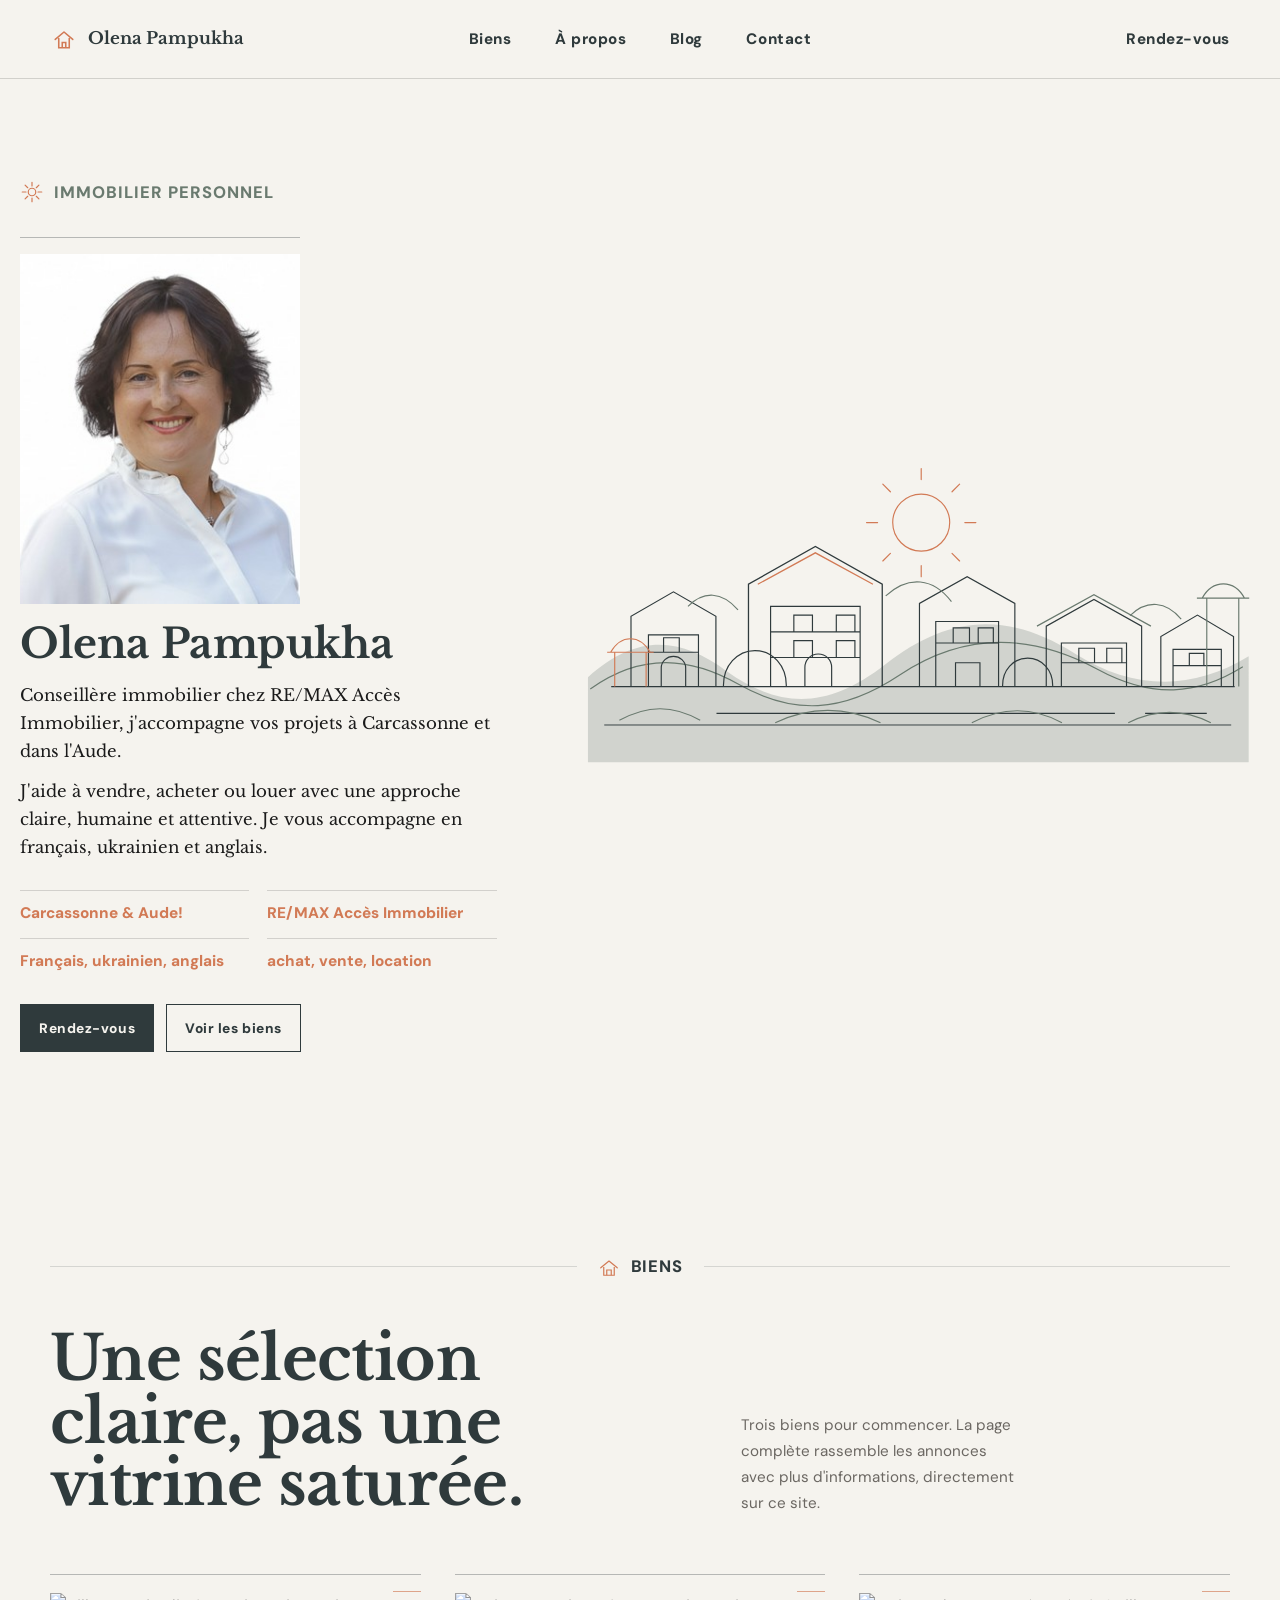
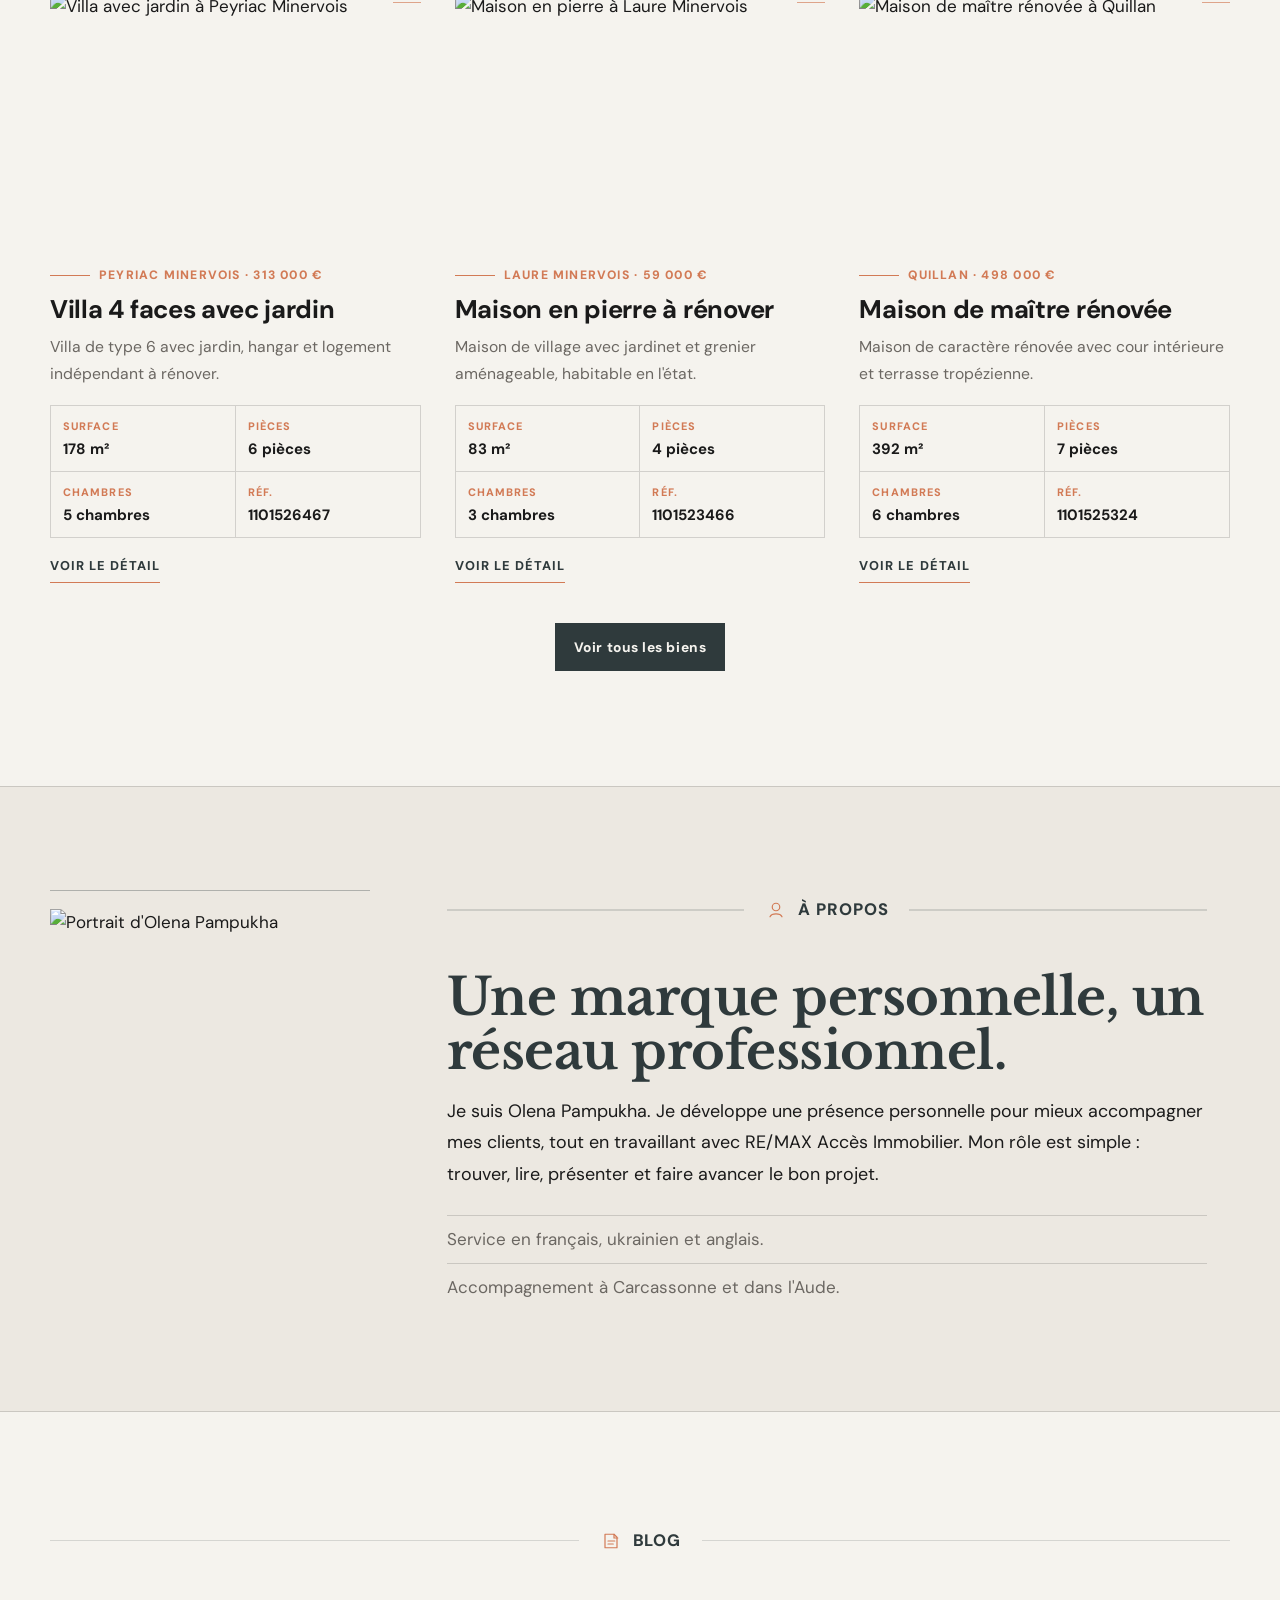
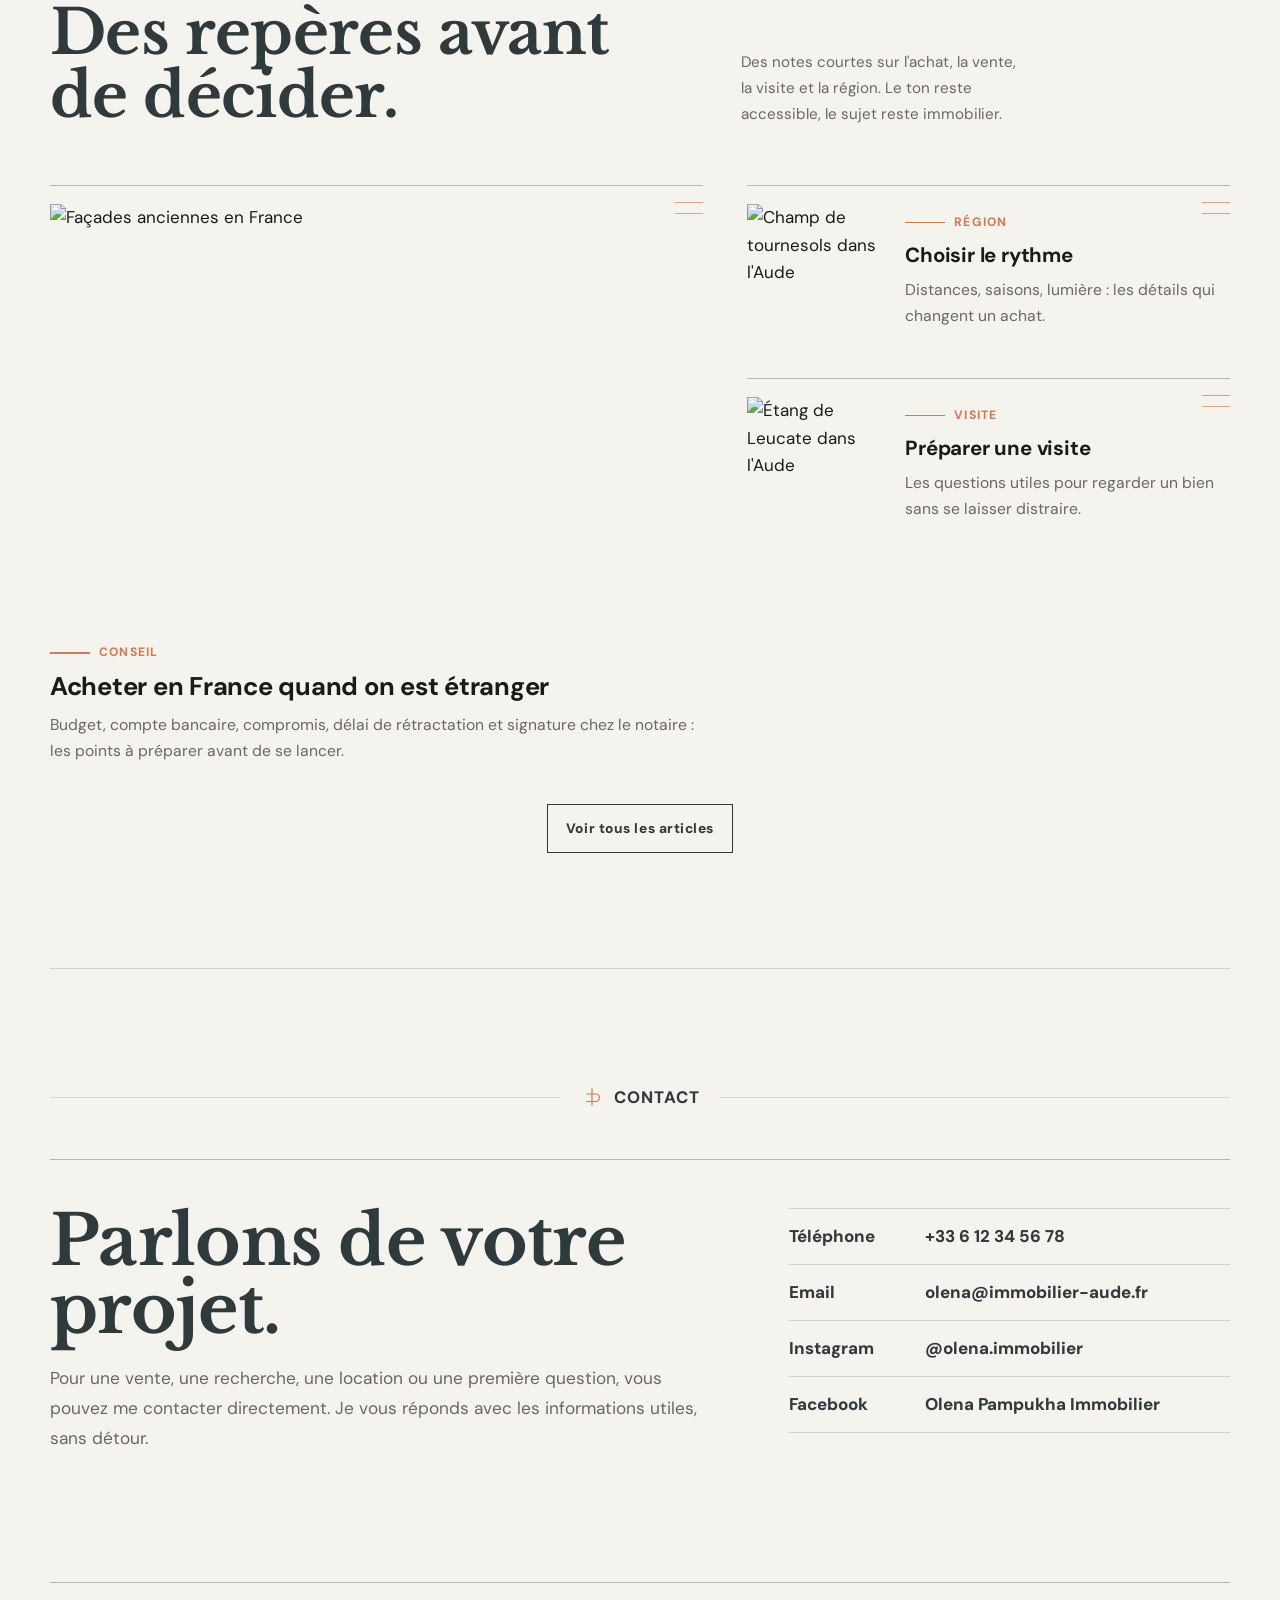
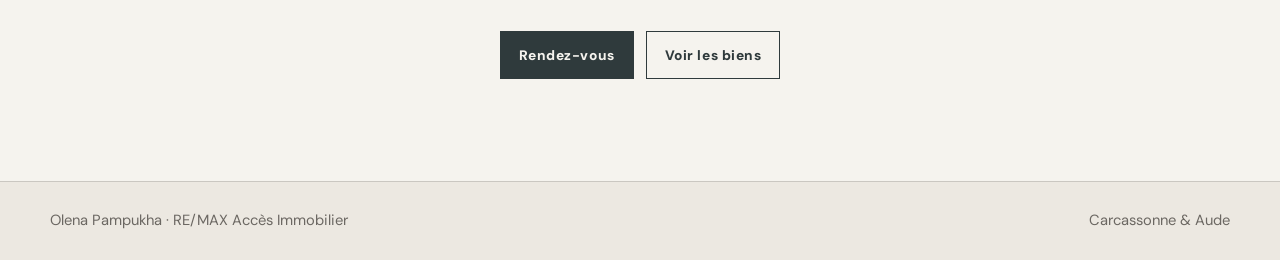
==== index.html @ da4a9057 "Add files via upload" ====
<!DOCTYPE html>
<html lang="fr">
<head>
  <meta charset="UTF-8"/>
  <meta name="viewport" content="width=device-width, initial-scale=1.0"/>
  <title>Olena Pampukha - Immobilier à Carcassonne et dans l'Aude</title>
  <link rel="preconnect" href="https://fonts.googleapis.com"/>
  <link rel="preconnect" href="https://fonts.gstatic.com" crossorigin/>
  <link href="https://fonts.googleapis.com/css2?family=DM+Sans:wght@400;500;700;800&family=Libre+Baskerville:wght@400;700&display=swap" rel="stylesheet"/>
  <link rel="stylesheet" href="dorsia-shared.css"/>
</head>
<body>
  <header class="site-header">
    <nav class="nav" aria-label="Navigation principale">
      <a class="brand" href="index.html" aria-label="Accueil Olena Pampukha">
        <svg class="brand-mark" viewBox="0 0 32 32" fill="none" aria-hidden="true">
          <path d="M6 16.5 16 8l10 8.5" stroke="currentColor" stroke-width="1.8" stroke-linecap="round" stroke-linejoin="round"/>
          <path d="M10 15.5V26h12V15.5" stroke="currentColor" stroke-width="1.8" stroke-linecap="round"/>
          <path d="M14 26v-6h4v6" stroke="currentColor" stroke-width="1.8"/>
        </svg>
        Olena Pampukha
      </a>
      <ul class="nav-links">
        <li><a href="biens-dorsia.html">Biens</a></li>
        <li><a href="#apropos">À propos</a></li>
        <li><a href="blog-dorsia.html">Blog</a></li>
        <li><a href="#contact">Contact</a></li>
      </ul>
      <a class="nav-contact" href="rendez-vous.html">Rendez-vous</a>
    </nav>
  </header>

  <main>
    <section class="hero">
      <div class="hero-layout">
        <div class="hero-profile">
          <div class="kicker">
            <svg class="mini-icon" viewBox="0 0 32 32" fill="none" aria-hidden="true">
              <circle cx="16" cy="16" r="5" stroke="currentColor" stroke-width="1.6"/>
              <path d="M16 3v5M16 24v5M3 16h5M24 16h5M6.8 6.8l3.5 3.5M21.7 21.7l3.5 3.5M25.2 6.8l-3.5 3.5M10.3 21.7l-3.5 3.5" stroke="currentColor" stroke-width="1.6" stroke-linecap="round"/>
            </svg>
            Immobilier personnel
          </div>
          <figure class="hero-portrait">
            <img src="626817980_122094251859253701_9125281999160594082_n.jpg" alt="Portrait d'Olena Pampukha"/>
          </figure>
          <h1 class="hero-profile-name">Olena Pampukha</h1>
          <div class="hero-intro">
            <p>Conseillère immobilier chez RE/MAX Accès Immobilier, j'accompagne vos projets à Carcassonne et dans l'Aude.</p>
            <p>J'aide à vendre, acheter ou louer avec une approche claire, humaine et attentive. Je vous accompagne en français, ukrainien et anglais.</p>
          </div>
          <div class="hero-meta" aria-label="Repères">
            <span><strong>Carcassonne & Aude!</strong></span>
            <span><strong>RE/MAX Accès Immobilier</strong></span>
            <span><strong>Français, ukrainien, anglais</strong></span>
            <span><strong>achat, vente, location</strong></span>
          </div>
          <div class="actions">
            <a class="button primary" href="rendez-vous.html">Rendez-vous</a>
            <a class="button" href="biens-dorsia.html">Voir les biens</a>
          </div>
        </div>

        <div class="hero-art" aria-hidden="true">
          <svg viewBox="0 0 1180 520" fill="none">
            <path class="art-faint" d="M24 374C113 294 187 309 262 363C353 428 435 430 535 352C641 269 742 258 861 333C960 395 1060 399 1160 338V520H24V374Z" fill="currentColor"/>
            <path d="M28 394C118 330 201 340 283 386C377 439 461 436 560 370C671 296 785 298 900 360C994 411 1072 405 1150 356" stroke="var(--sage)" stroke-width="2"/>
            <path d="M64 390H1136" stroke="var(--graphite)" stroke-width="2"/>
            <path d="M98 390V269L171 227L244 269V390" stroke="var(--graphite)" stroke-width="2"/>
            <path d="M128 390V301H214V390M128 331H214M154 331V306H181V331" stroke="var(--graphite)" stroke-width="2"/>
            <path d="M150 390V358C150 346 160 338 171 338C182 338 192 346 192 358V390" stroke="var(--graphite)" stroke-width="2"/>
            <path d="M300 390V214L415 149L530 214V390" stroke="var(--graphite)" stroke-width="2.2"/>
            <path d="M338 390V252H492V390M338 296H492M338 340H492" stroke="var(--graphite)" stroke-width="2"/>
            <path d="M378 296V267H410V296M451 296V267H483V296M378 340V311H410V340M451 340V311H483V340" stroke="var(--graphite)" stroke-width="2"/>
            <path d="M397 390V357C397 344 407 334 420 334C433 334 443 344 443 357V390" stroke="var(--graphite)" stroke-width="2"/>
            <path d="M316 214 415 160 514 214" stroke="var(--terracotta)" stroke-width="2.2"/>
            <path d="M594 390V247L676 201L758 247V390" stroke="var(--graphite)" stroke-width="2"/>
            <path d="M622 390V278H730V390M622 315H730M652 315V289H680V315M695 315V289H721V315" stroke="var(--graphite)" stroke-width="2"/>
            <path d="M656 390V349H698V390" stroke="var(--graphite)" stroke-width="2"/>
            <path d="M812 390V286L894 240L976 286V390" stroke="var(--graphite)" stroke-width="2"/>
            <path d="M838 390V315H950V390M838 349H950M868 349V324H895V349M916 349V324H942V349" stroke="var(--graphite)" stroke-width="2"/>
            <path d="M796 286 894 232 992 286" stroke="var(--sage)" stroke-width="2"/>
            <path d="M1009 390V304L1072 267L1134 304V390M1030 390V326H1113V390M1030 354H1113" stroke="var(--graphite)" stroke-width="2"/>
            <path d="M1058 354V333H1083V354" stroke="var(--graphite)" stroke-width="2"/>
            <path d="M257 390C256 354 281 328 311 328C341 328 366 354 365 390" stroke="var(--graphite)" stroke-width="2"/>
            <path d="M737 390C736 361 756 341 780 341C804 341 824 361 823 390" stroke="var(--graphite)" stroke-width="2"/>
            <path d="M196 252C223 225 254 226 282 258M536 234C575 198 618 203 649 244M956 268C985 240 1018 243 1044 274" stroke="var(--sage)" stroke-width="2"/>
            <path d="M63 331c18-31 50-31 68 0M57 331h80M70 390v-59M124 390v-59" stroke="var(--terracotta)" stroke-width="2"/>
            <path d="M1080 238c18-33 55-33 73 0M1071 238h90M1088 390V238M1143 390V238" stroke="var(--sage)" stroke-width="2"/>
            <path d="M245 436H930M982 436H1088" stroke="var(--graphite)" stroke-width="2"/>
            <path d="M548 108c0-27 22-49 49-49s49 22 49 49-22 49-49 49-49-22-49-49Z" stroke="var(--terracotta)" stroke-width="2"/>
            <path d="M597 34v-19M597 201v-19M522 108h-19M691 108h-19M544 55l-13-13M663 174l-13-13M650 55l13-13M531 174l13-13" stroke="var(--terracotta)" stroke-width="2" stroke-linecap="round"/>
            <path d="M78 448c48-26 91-27 139 0M346 452c60-28 121-28 181 0M684 452c52-27 103-28 155 0M953 452c48-24 94-24 142 0" stroke="var(--sage)" stroke-width="2"/>
            <path d="M52 456h1078" stroke="var(--graphite)" stroke-width="1.6"/>
          </svg>
        </div>
      </div>
    </section>

    <section class="section" id="biens">
      <div class="section-marker">
        <span>
          <svg viewBox="0 0 32 32" fill="none" aria-hidden="true">
            <path d="M5 17 16 8l11 9" stroke="currentColor" stroke-width="1.6" stroke-linecap="round" stroke-linejoin="round"/>
            <path d="M9 16v11h14V16" stroke="currentColor" stroke-width="1.6"/>
            <path d="M13 27v-7h6v7" stroke="currentColor" stroke-width="1.6"/>
          </svg>
          Biens
        </span>
      </div>
      <div class="section-head">
        <h2 class="section-title">Une sélection claire, pas une vitrine saturée.</h2>
        <p class="section-note">
          Trois biens pour commencer. La page complète rassemble les annonces avec
          plus d'informations, directement sur ce site.
        </p>
      </div>

      <div class="home-property-grid">
        <article class="home-card">
          <img src="https://app.skysignage.com/cdn/content/adaptimmo/images/5b1258de-818b-5525-b6fe-d42089db8176.jpg?v=20260421215035" alt="Villa avec jardin à Peyriac Minervois"/>
          <div class="label">Peyriac Minervois · 313 000 €</div>
          <h3 class="property-title">Villa 4 faces avec jardin</h3>
          <p class="property-text">Villa de type 6 avec jardin, hangar et logement indépendant à rénover.</p>
          <div class="mini-facts">
            <span><small>Surface</small><strong>178 m²</strong></span>
            <span><small>Pièces</small><strong>6 pièces</strong></span>
            <span><small>Chambres</small><strong>5 chambres</strong></span>
            <span><small>Réf.</small><strong>1101526467</strong></span>
          </div>
          <a class="detail-link" href="biens-dorsia.html#ref-1101526467">Voir le détail</a>
        </article>

        <article class="home-card">
          <img src="https://app.skysignage.com/cdn/content/adaptimmo/images/d313b23e-560c-59fc-9ad5-f4f075077254.jpg?v=20250119054402" alt="Maison en pierre à Laure Minervois"/>
          <div class="label">Laure Minervois · 59 000 €</div>
          <h3 class="property-title">Maison en pierre à rénover</h3>
          <p class="property-text">Maison de village avec jardinet et grenier aménageable, habitable en l'état.</p>
          <div class="mini-facts">
            <span><small>Surface</small><strong>83 m²</strong></span>
            <span><small>Pièces</small><strong>4 pièces</strong></span>
            <span><small>Chambres</small><strong>3 chambres</strong></span>
            <span><small>Réf.</small><strong>1101523466</strong></span>
          </div>
          <a class="detail-link" href="biens-dorsia.html#ref-1101523466">Voir le détail</a>
        </article>

        <article class="home-card">
          <img src="https://app.skysignage.com/cdn/content/adaptimmo/images/8fca2134-dbe4-534b-a701-b74cc8b28f89.jpg?v=20260130051340" alt="Maison de maître rénovée à Quillan"/>
          <div class="label">Quillan · 498 000 €</div>
          <h3 class="property-title">Maison de maître rénovée</h3>
          <p class="property-text">Maison de caractère rénovée avec cour intérieure et terrasse tropézienne.</p>
          <div class="mini-facts">
            <span><small>Surface</small><strong>392 m²</strong></span>
            <span><small>Pièces</small><strong>7 pièces</strong></span>
            <span><small>Chambres</small><strong>6 chambres</strong></span>
            <span><small>Réf.</small><strong>1101525324</strong></span>
          </div>
          <a class="detail-link" href="biens-dorsia.html#ref-1101525324">Voir le détail</a>
        </article>
      </div>

      <div class="section-action">
        <a class="button primary" href="biens-dorsia.html">Voir tous les biens</a>
      </div>
    </section>

    <section class="about-band" id="apropos">
      <div class="about-inner">
        <figure class="portrait-wrap">
          <img src="image ref/626817980_122094251859253701_9125281999160594082_n.jpg" alt="Portrait d'Olena Pampukha"/>
        </figure>
        <div class="about-copy">
          <div class="section-marker">
            <span>
              <svg viewBox="0 0 32 32" fill="none" aria-hidden="true">
                <path d="M8 25c2.4-5 13.6-5 16 0" stroke="currentColor" stroke-width="1.6" stroke-linecap="round"/>
                <circle cx="16" cy="12" r="5" stroke="currentColor" stroke-width="1.6"/>
              </svg>
              À propos
            </span>
          </div>
          <h2>Une marque personnelle, un réseau professionnel.</h2>
          <p>
            Je suis Olena Pampukha. Je développe une présence personnelle pour
            mieux accompagner mes clients, tout en travaillant avec RE/MAX Accès
            Immobilier. Mon rôle est simple : trouver, lire, présenter et faire
            avancer le bon projet.
          </p>
          <div class="about-notes">
            <span>Service en français, ukrainien et anglais.</span>
            <span>Accompagnement à Carcassonne et dans l'Aude.</span>
          </div>
        </div>
      </div>
    </section>

    <section class="section" id="blog">
      <div class="section-marker">
        <span>
          <svg viewBox="0 0 32 32" fill="none" aria-hidden="true">
            <path d="M8 7h12l4 4v14H8V7Z" stroke="currentColor" stroke-width="1.6" stroke-linejoin="round"/>
            <path d="M20 7v5h5M12 16h9M12 20h7" stroke="currentColor" stroke-width="1.6" stroke-linecap="round"/>
          </svg>
          Blog
        </span>
      </div>
      <div class="section-head">
        <h2 class="section-title">Des repères avant de décider.</h2>
        <p class="section-note">
          Des notes courtes sur l'achat, la vente, la visite et la région.
          Le ton reste accessible, le sujet reste immobilier.
        </p>
      </div>

      <div class="blog-layout">
        <article class="post-large">
          <img src="https://unsplash.com/photos/hwvUu-4K4dA/download?force=true&w=1100" alt="Façades anciennes en France"/>
          <div class="label">Conseil</div>
          <h3 class="post-title">Acheter en France quand on est étranger</h3>
          <p class="post-text">
            Budget, compte bancaire, compromis, délai de rétractation et signature
            chez le notaire : les points à préparer avant de se lancer.
          </p>
        </article>

        <div class="post-list">
          <article class="post-small">
            <img src="https://commons.wikimedia.org/wiki/Special:FilePath/Aude%20-%20Champ%20de%20tournesols.jpg?width=700" alt="Champ de tournesols dans l'Aude"/>
            <div>
              <div class="label">Région</div>
              <h3 class="post-title">Choisir le rythme</h3>
              <p class="post-text">Distances, saisons, lumière : les détails qui changent un achat.</p>
            </div>
          </article>
          <article class="post-small">
            <img src="https://commons.wikimedia.org/wiki/Special:FilePath/Leucate%20Village%20(Aude),%20Etang%20de%20Leucate.jpg?width=700" alt="Étang de Leucate dans l'Aude"/>
            <div>
              <div class="label">Visite</div>
              <h3 class="post-title">Préparer une visite</h3>
              <p class="post-text">Les questions utiles pour regarder un bien sans se laisser distraire.</p>
            </div>
          </article>
        </div>
      </div>

      <div class="section-action">
        <a class="button" href="blog-dorsia.html">Voir tous les articles</a>
      </div>
    </section>

    <section class="section contact" id="contact">
      <div class="section-marker">
        <span>
          <svg viewBox="0 0 32 32" fill="none" aria-hidden="true">
            <path d="M16 5v22M9 12h12a5 5 0 0 1 0 10H9" stroke="currentColor" stroke-width="1.6" stroke-linecap="round" stroke-linejoin="round"/>
          </svg>
          Contact
        </span>
      </div>
      <div class="contact-panel">
        <div>
          <h2>Parlons de votre projet.</h2>
          <p>
            Pour une vente, une recherche, une location ou une première question,
            vous pouvez me contacter directement. Je vous réponds avec les
            informations utiles, sans détour.
          </p>
        </div>

        <div class="contact-list" aria-label="Coordonnées">
          <a href="tel:+33612345678"><span>Téléphone</span><span>+33 6 12 34 56 78</span></a>
          <a href="mailto:olena@immobilier-aude.fr"><span>Email</span><span>olena@immobilier-aude.fr</span></a>
          <a href="#"><span>Instagram</span><span>@olena.immobilier</span></a>
          <a href="#"><span>Facebook</span><span>Olena Pampukha Immobilier</span></a>
        </div>
      </div>
    </section>

    <section class="bottom-cta" aria-label="Actions principales">
      <a class="button primary" href="rendez-vous.html">Rendez-vous</a>
      <a class="button" href="biens-dorsia.html">Voir les biens</a>
    </section>
  </main>

  <footer>
    <div class="footer-inner">
      <span>Olena Pampukha · RE/MAX Accès Immobilier</span>
      <span>Carcassonne & Aude</span>
    </div>
  </footer>
</body>
</html>
---- dorsia-shared.css ----
:root {
  --paper: #F5F3EE;
  --paper-2: #ECE8E1;
  --graphite: #2F3A3C;
  --sage: #6A7A6F;
  --neutral: #C4B8A3;
  --ink: #1A1A1A;
  --muted: #6B6762;
  --terracotta: #D27A55;
  --line: rgba(26, 26, 26, .16);
  --line-strong: rgba(47, 58, 60, .32);
  --serif: "Libre Baskerville", Georgia, serif;
  --sans: "DM Sans", system-ui, -apple-system, BlinkMacSystemFont, "Segoe UI", sans-serif;
}

*, *::before, *::after { box-sizing: border-box; }
html { scroll-behavior: smooth; }
body {
  margin: 0;
  color: var(--ink);
  background: var(--paper);
  font-family: var(--sans);
  font-size: 17px;
  line-height: 1.62;
  text-rendering: optimizeLegibility;
  overflow-x: hidden;
}

img { display: block; max-width: 100%; }
a { color: inherit; text-decoration: none; }
p, figure { margin: 0; }
h1, h2, h3 { margin: 0; color: var(--graphite); }

.site-header {
  position: sticky;
  top: 0;
  z-index: 10;
  background: rgba(245, 243, 238, .96);
  border-bottom: 1px solid var(--line);
  backdrop-filter: blur(14px);
}

.nav {
  width: min(1180px, calc(100% - 40px));
  min-height: 78px;
  margin: 0 auto;
  display: grid;
  grid-template-columns: 1fr auto 1fr;
  align-items: center;
  gap: 24px;
}

.brand {
  display: inline-flex;
  align-items: center;
  gap: 10px;
  color: var(--graphite);
  font-family: var(--serif);
  font-size: 1.05rem;
  font-weight: 700;
}

.brand-mark {
  width: 28px;
  height: 28px;
  color: var(--terracotta);
  flex: 0 0 auto;
  transition: transform 0.2s ease, opacity 0.2s ease;
}

.brand-mark:hover {
  transform: translateY(-2px);
  opacity: 0.9;
}

.nav-links {
  display: flex;
  gap: clamp(22px, 3.4vw, 44px);
  margin: 0;
  padding: 0;
  list-style: none;
  color: var(--graphite);
  font-size: clamp(0.95rem, 1.1vw, 1.1rem);
  font-weight: 800;
  letter-spacing: .035em;
}

.nav-contact {
  justify-self: end;
  color: var(--graphite);
  font-size: clamp(0.95rem, 1.1vw, 1.1rem);
  font-weight: 800;
  letter-spacing: .035em;
}

.nav-links a,
.nav-contact {
  position: relative;
  padding: 8px 0;
  transition: color 0.2s ease;
}

.nav-links a:hover,
.nav-contact:hover {
  color: var(--terracotta);
}

.nav-links a::after,
.nav-contact::after {
  content: "";
  position: absolute;
  left: 0;
  right: 0;
  bottom: 2px;
  height: 1.5px;
  background: currentColor;
  transform: scaleX(0);
  transform-origin: left;
  transition: transform .25s ease;
}

.nav-links a:hover::after,
.nav-contact:hover::after { transform: scaleX(1); }

.section,
.page-hero,
.catalogue,
.contact-strip,
.footer-inner {
  width: min(1180px, calc(100% - 40px));
  margin: 0 auto;
}

.section {
  padding: clamp(76px, 9vw, 136px) 0;
}

.section + .section { border-top: 1px solid var(--line); }

.hero {
  width: min(1240px, calc(100% - 40px));
  margin: 0 auto;
  padding: clamp(58px, 8vw, 100px) 0 clamp(56px, 7vw, 86px);
}

.hero-layout {
  display: grid;
  grid-template-columns: minmax(280px, .82fr) minmax(0, 1.18fr);
  gap: clamp(34px, 6vw, 86px);
  align-items: center;
}

.hero-profile {
  max-width: 34rem;
}

.hero-portrait {
  width: min(100%, 280px);
  margin-top: 24px;
  border-top: 1px solid var(--line-strong);
  padding-top: 16px;
}

.hero-portrait img {
  width: 100%;
  aspect-ratio: 4 / 5;
  object-fit: cover;
}

.kicker {
  display: inline-flex;
  align-items: center;
  gap: 10px;
  color: var(--sage);
  font-size: clamp(1.04rem, 1.2vw, 1.12rem);
  font-weight: 800;
  letter-spacing: .06em;
  text-transform: uppercase;
  transition: color 0.2s ease;
}

.kicker:hover {
  color: var(--terracotta);
}

.kicker .mini-icon,
.mini-icon {
  width: 24px;
  height: 24px;
  color: var(--terracotta);
  flex: 0 0 auto;
  stroke-width: 1.6px;
  transition: transform 0.2s ease, color 0.2s ease;
}

.kicker .mini-icon:hover,
.mini-icon:hover {
  transform: scale(1.08);
  color: var(--sage);
}

h1 {
  max-width: 11ch;
  margin-top: 18px;
  color: var(--graphite);
  font-family: var(--sans);
  font-size: clamp(3.55rem, 8vw, 7.4rem);
  font-weight: 800;
  line-height: .92;
  letter-spacing: -0.02em;
}

.hero-profile-name {
  max-width: none;
  margin-top: 18px;
  color: var(--graphite);
  font-family: var(--serif);
  font-size: clamp(1.85rem, 3.2vw, 3rem);
  font-weight: 700;
  line-height: 1.08;
  letter-spacing: -0.01em;
}

.hero-intro {
  display: grid;
  gap: 12px;
  max-width: 34rem;
  margin-top: 16px;
  color: var(--ink);
  font-family: var(--serif);
  font-size: clamp(1rem, 1.3vw, 1.12rem);
  line-height: 1.68;
}

.hero-copy {
  max-width: 40rem;
  margin-top: 22px;
  color: var(--ink);
  font-family: var(--serif);
  font-size: clamp(1.04rem, 1.5vw, 1.28rem);
  line-height: 1.68;
}

.hero-meta {
  display: grid;
  grid-template-columns: repeat(2, minmax(0, 1fr));
  gap: 12px 18px;
  max-width: 42rem;
  margin-top: 28px;
  color: var(--muted);
  font-size: .96rem;
}

.hero-meta span {
  border-top: 1px solid var(--line);
  padding-top: 10px;
}

.hero-meta strong {
  color: var(--terracotta);
  font-weight: 800;
}

.actions {
  display: flex;
  flex-wrap: wrap;
  gap: 12px;
  margin-top: 30px;
}

.button {
  display: inline-flex;
  align-items: center;
  justify-content: center;
  min-height: 46px;
  padding: 12px 18px;
  border: 1px solid var(--graphite);
  color: var(--graphite);
  background: transparent;
  font-size: .86rem;
  font-weight: 800;
  letter-spacing: .04em;
  transition: background .2s ease, color .2s ease, transform .2s ease;
}

.button:hover {
  background: var(--graphite);
  color: var(--paper);
  transform: translateY(-2px);
}

.button.primary {
  color: var(--paper);
  background: var(--graphite);
}

.button.primary:hover {
  background: var(--terracotta);
  border-color: var(--terracotta);
}

.hero-art {
  color: var(--graphite);
}

.hero-art svg {
  width: 100%;
  min-height: 330px;
  overflow: visible;
}

.art-faint { color: rgba(106, 122, 111, .26); }

.section-marker {
  display: grid;
  grid-template-columns: 1fr auto 1fr;
  align-items: center;
  gap: 20px;
  margin-bottom: clamp(28px, 4vw, 48px);
  color: var(--graphite);
  transition: gap 0.2s ease;
}

.section-marker::before,
.section-marker::after {
  content: "";
  height: 1.5px;
  background: var(--line-strong);
  opacity: 0.5;
  transition: opacity 0.2s ease;
}

.section-marker:hover::before,
.section-marker:hover::after {
  opacity: 0.8;
}

.section-marker:hover {
  gap: 24px;
}

.section-marker span {
  display: inline-flex;
  align-items: center;
  gap: 10px;
  color: var(--graphite);
  font-size: clamp(1.04rem, 1.2vw, 1.12rem);
  font-weight: 800;
  letter-spacing: .06em;
  text-transform: uppercase;
  white-space: nowrap;
  transition: color 0.2s ease;
}

.section-marker span:hover {
  color: var(--terracotta);
}

.section-marker svg {
  width: 24px;
  height: 24px;
  color: var(--terracotta);
  transition: transform 0.2s ease;
}

.section-marker svg:hover {
  transform: rotate(8deg) scale(1.1);
}

.section-head {
  display: grid;
  grid-template-columns: minmax(0, .75fr) minmax(280px, .25fr);
  gap: clamp(24px, 5vw, 72px);
  align-items: end;
  margin-bottom: clamp(30px, 5vw, 58px);
}

.section-title {
  color: var(--graphite);
  font-family: var(--serif);
  font-size: clamp(2.25rem, 4.8vw, 5rem);
  line-height: 1.02;
  letter-spacing: -0.01em;
}

.section-note,
.marker-subtitle {
  color: var(--muted);
  font-size: .95rem;
  line-height: 1.72;
}

.home-property-grid {
  display: grid;
  grid-template-columns: repeat(3, minmax(0, 1fr));
  gap: clamp(20px, 3vw, 34px);
}

.home-card,
.catalog-card {
  position: relative;
  min-width: 0;
  border-top: 1px solid var(--line-strong);
  padding-top: 18px;
}

.home-card {
  display: grid;
  grid-template-rows: auto auto auto 1fr auto auto;
  min-height: 100%;
}

.home-card::after,
.catalog-card::after,
.post-large::after,
.post-small::after {
  content: "";
  position: absolute;
  top: 16px;
  right: 0;
  width: 28px;
  height: 12px;
  border-top: 1px solid var(--terracotta);
  border-bottom: 1px solid var(--terracotta);
  opacity: .65;
}

.home-card img,
.catalog-card img {
  width: 100%;
  aspect-ratio: 16 / 11;
  object-fit: cover;
  margin-bottom: 18px;
}

.label {
  display: inline-flex;
  align-items: center;
  gap: 9px;
  color: var(--terracotta);
  font-size: clamp(0.76rem, 0.9vw, 0.82rem);
  font-weight: 800;
  letter-spacing: .1em;
  text-transform: uppercase;
  transition: letter-spacing 0.2s ease;
}

.label:hover {
  letter-spacing: .12em;
}

.label::before {
  content: "";
  width: 40px;
  height: 1.2px;
  background: currentColor;
  transition: width 0.2s ease;
}

.label:hover::before {
  width: 46px;
}

.property-title,
.post-title {
  margin-top: 10px;
  color: var(--ink);
  font-family: var(--sans);
  font-size: clamp(1.28rem, 2vw, 1.72rem);
  line-height: 1.12;
  letter-spacing: -0.01em;
}

.property-text,
.post-text,
.catalog-intro,
.catalog-copy {
  margin-top: 10px;
  color: var(--muted);
  font-size: .98rem;
  line-height: 1.68;
}

.mini-facts,
.catalog-facts {
  display: grid;
  grid-template-columns: repeat(2, minmax(0, 1fr));
  gap: 0;
  margin-top: 18px;
  border-top: 1px solid var(--line);
  border-left: 1px solid var(--line);
}

.mini-facts span,
.catalog-facts span {
  display: grid;
  gap: 4px;
  min-height: 66px;
  padding: 12px;
  border-right: 1px solid var(--line);
  border-bottom: 1px solid var(--line);
}

.mini-facts small,
.catalog-facts small {
  color: var(--terracotta);
  font-size: .68rem;
  font-weight: 800;
  letter-spacing: .1em;
  text-transform: uppercase;
}

.mini-facts strong,
.catalog-facts strong {
  color: var(--ink);
  font-size: .94rem;
  line-height: 1.15;
}

.detail-link {
  width: fit-content;
  margin-top: 18px;
  padding-bottom: 5px;
  border-bottom: 1px solid var(--terracotta);
  color: var(--graphite);
  font-size: .8rem;
  font-weight: 800;
  letter-spacing: .08em;
  text-transform: uppercase;
}

.section-action {
  margin-top: 40px;
  display: flex;
  justify-content: center;
}

.bottom-cta {
  width: min(1180px, calc(100% - 40px));
  margin: 0 auto clamp(62px, 8vw, 104px);
  padding-top: clamp(28px, 5vw, 48px);
  border-top: 1px solid var(--line-strong);
  display: flex;
  justify-content: center;
  gap: 12px;
}

.about-band {
  background: var(--paper-2);
  border-top: 1px solid var(--line);
  border-bottom: 1px solid var(--line);
}

.about-inner {
  width: min(1180px, calc(100% - 40px));
  margin: 0 auto;
  padding: clamp(62px, 8vw, 104px) 0;
  display: grid;
  grid-template-columns: minmax(220px, 320px) minmax(0, 1fr);
  gap: clamp(28px, 6vw, 82px);
  align-items: center;
}

.portrait-wrap {
  border-top: 1px solid var(--line-strong);
  padding-top: 18px;
}

.portrait-wrap img {
  width: 100%;
  aspect-ratio: 4 / 5;
  object-fit: cover;
}

.about-copy {
  max-width: 760px;
}

.about-copy h2 {
  margin-top: 14px;
  color: var(--graphite);
  font-family: var(--serif);
  font-size: clamp(2rem, 4vw, 4rem);
  line-height: 1.04;
  letter-spacing: -0.01em;
}

.about-copy p {
  margin-top: 18px;
  color: var(--ink);
  font-size: clamp(1rem, 1.4vw, 1.16rem);
  line-height: 1.76;
}

.about-notes {
  display: grid;
  gap: 10px;
  margin-top: 24px;
  color: var(--muted);
}

.about-notes span {
  border-top: 1px solid var(--line);
  padding-top: 10px;
}

.blog-layout {
  display: grid;
  grid-template-columns: minmax(0, 1.15fr) minmax(260px, .85fr);
  gap: clamp(24px, 4vw, 44px);
  align-items: start;
}

.post-large,
.post-small {
  position: relative;
  border-top: 1px solid var(--line-strong);
  padding-top: 18px;
}

.post-large img {
  width: 100%;
  aspect-ratio: 16 / 10;
  object-fit: cover;
  margin-bottom: 22px;
}

.post-list {
  display: grid;
  gap: 34px;
}

.post-small {
  display: grid;
  grid-template-columns: 140px minmax(0, 1fr);
  gap: 18px;
}

.post-small img {
  width: 100%;
  aspect-ratio: 1;
  object-fit: cover;
}

.post-small .post-title {
  font-size: clamp(1.08rem, 1.6vw, 1.35rem);
  line-height: 1.18;
}

.contact {
  padding-bottom: clamp(78px, 10vw, 132px);
}

.contact-panel {
  border-top: 1px solid var(--line-strong);
  padding-top: clamp(28px, 5vw, 48px);
  display: grid;
  grid-template-columns: minmax(0, .78fr) minmax(430px, .52fr);
  gap: clamp(28px, 6vw, 90px);
}

.contact h2 {
  max-width: 12ch;
  color: var(--graphite);
  font-family: var(--serif);
  font-size: clamp(2.4rem, 5.4vw, 5.8rem);
  line-height: .98;
  letter-spacing: -0.01em;
}

.contact p {
  max-width: 42rem;
  margin-top: 20px;
  color: var(--muted);
  font-size: 1.08rem;
  line-height: 1.74;
}

.contact-list {
  display: grid;
  align-content: start;
}

.contact-list a {
  display: grid;
  grid-template-columns: 7.4rem minmax(0, 1fr);
  gap: 18px;
  padding: 16px 0;
  border-bottom: 1px solid var(--line);
  color: var(--graphite);
  font-weight: 800;
  line-height: 1.35;
}

.contact-list a:first-child {
  border-top: 1px solid var(--line);
}

.contact-list span:first-child {
  white-space: nowrap;
}

.contact-list span:last-child {
  overflow-wrap: anywhere;
}

.page-hero {
  padding: clamp(58px, 8vw, 110px) 0 clamp(42px, 6vw, 80px);
  display: grid;
  grid-template-columns: minmax(0, .88fr) minmax(260px, .36fr);
  gap: clamp(28px, 6vw, 86px);
  align-items: end;
}

.page-hero p {
  max-width: 42rem;
  margin-top: 22px;
  color: var(--muted);
  font-family: var(--serif);
  font-size: clamp(1rem, 1.4vw, 1.22rem);
  line-height: 1.72;
}

.hero-count {
  border-top: 1px solid var(--line-strong);
  padding-top: 18px;
  color: var(--graphite);
}

.hero-count strong {
  display: block;
  color: var(--terracotta);
  font-size: clamp(3rem, 6vw, 5.5rem);
  line-height: .92;
}

.back-link {
  display: inline-flex;
  margin-top: 26px;
  padding-bottom: 4px;
  border-bottom: 1px solid currentColor;
  color: var(--graphite);
  font-size: .86rem;
  font-weight: 800;
}

.catalogue {
  padding: 0 0 clamp(80px, 10vw, 132px);
}

.catalog-grid {
  display: grid;
  grid-template-columns: repeat(2, minmax(0, 1fr));
  gap: clamp(42px, 6vw, 78px) clamp(26px, 4vw, 50px);
}

.catalog-card {
  scroll-margin-top: 110px;
}

.catalog-card h2 {
  margin-top: 10px;
  color: var(--ink);
  font-size: clamp(1.58rem, 2.8vw, 2.45rem);
  line-height: 1.08;
  letter-spacing: -0.01em;
}

.catalog-stats {
  display: flex;
  flex-wrap: wrap;
  gap: 10px 16px;
  margin-top: 14px;
  color: var(--graphite);
  font-size: .88rem;
  font-weight: 800;
}

.catalog-detail-label {
  width: fit-content;
  margin-top: 22px;
  padding-bottom: 5px;
  border-bottom: 1px solid var(--terracotta);
  color: var(--graphite);
  font-size: .78rem;
  font-weight: 800;
  letter-spacing: .12em;
  text-transform: uppercase;
}

.catalog-copy p + p {
  margin-top: 14px;
}

.contact-strip {
  border-top: 1px solid var(--line-strong);
  padding: clamp(44px, 7vw, 82px) 0;
  display: flex;
  justify-content: space-between;
  gap: 28px;
  color: var(--muted);
}

.contact-strip strong {
  color: var(--graphite);
  font-size: clamp(1.4rem, 2.4vw, 2.2rem);
  line-height: 1.1;
}

.contact-strip a {
  display: block;
  color: var(--graphite);
  font-weight: 800;
}

.posts {
  padding: clamp(54px, 8vw, 96px) 0 clamp(80px, 10vw, 132px);
  display: grid;
  gap: clamp(42px, 7vw, 86px);
}

.appointment-page {
  width: min(1180px, calc(100% - 40px));
  margin: 0 auto;
  padding: clamp(58px, 8vw, 110px) 0 clamp(80px, 10vw, 132px);
}

.appointment-layout {
  display: grid;
  grid-template-columns: minmax(0, .78fr) minmax(360px, .52fr);
  gap: clamp(32px, 7vw, 92px);
  align-items: start;
}

.appointment-copy h1 {
  max-width: 11ch;
  margin-top: 0;
  font-family: var(--serif);
  font-size: clamp(2.6rem, 6vw, 5.4rem);
  line-height: 1;
  letter-spacing: -0.01em;
}

.appointment-copy p {
  max-width: 38rem;
  margin-top: 18px;
  color: var(--ink);
  font-family: var(--serif);
  font-size: clamp(1.05rem, 1.5vw, 1.28rem);
  line-height: 1.68;
}

.appointment-note {
  color: var(--muted) !important;
  font-family: var(--sans) !important;
  font-size: 1rem !important;
}

.appointment-form {
  display: grid;
  gap: 18px;
  border-top: 1px solid var(--line-strong);
  padding-top: 18px;
}

.form-grid {
  display: grid;
  grid-template-columns: repeat(2, minmax(0, 1fr));
  gap: 16px;
}

.appointment-form label {
  display: grid;
  gap: 8px;
  color: var(--graphite);
  font-weight: 800;
}

.appointment-form label span {
  font-size: .78rem;
  letter-spacing: .1em;
  text-transform: uppercase;
}

.appointment-form input,
.appointment-form select,
.appointment-form textarea {
  width: 100%;
  min-height: 48px;
  border: 1px solid var(--line-strong);
  border-radius: 0;
  padding: 12px 13px;
  color: var(--ink);
  background: transparent;
  font: inherit;
}

.appointment-form textarea {
  min-height: 142px;
  resize: vertical;
}

.appointment-form input:focus,
.appointment-form select:focus,
.appointment-form textarea:focus {
  outline: 2px solid rgba(210, 122, 85, .3);
  border-color: var(--terracotta);
}

.appointment-form button {
  width: fit-content;
  border-radius: 0;
  cursor: pointer;
}

.post-page-card {
  border-top: 1px solid var(--line-strong);
  padding-top: 18px;
  display: grid;
  grid-template-columns: minmax(0, .88fr) minmax(280px, .62fr);
  gap: clamp(24px, 5vw, 64px);
  align-items: start;
}

.post-page-card img {
  width: 100%;
  aspect-ratio: 16 / 10;
  object-fit: cover;
}

.post-page-card h2 {
  margin-top: 10px;
  color: var(--ink);
  font-size: clamp(1.8rem, 3.6vw, 3.6rem);
  line-height: 1.05;
  letter-spacing: -0.01em;
}

.post-page-card p {
  margin-top: 16px;
  color: var(--muted);
  font-size: 1rem;
  line-height: 1.74;
}

.post-page-card ul {
  margin: 18px 0 0;
  padding-left: 18px;
  color: var(--muted);
}

.post-page-card li + li { margin-top: 8px; }

footer {
  border-top: 1px solid var(--line);
  background: var(--paper-2);
}

.footer-inner {
  min-height: 78px;
  display: flex;
  justify-content: space-between;
  align-items: center;
  gap: 20px;
  color: var(--muted);
  font-size: .92rem;
}

@media (max-width: 980px) {
  .nav {
    grid-template-columns: 1fr auto;
    min-height: auto;
    padding: 16px 0;
  }

  .nav-links {
    grid-column: 1 / -1;
    justify-content: space-between;
    gap: 16px;
    order: 3;
    overflow-x: auto;
    padding-top: 6px;
  }

  .hero-layout,
  .section-head,
  .about-inner,
  .blog-layout,
  .contact-panel,
  .page-hero,
  .post-page-card,
  .appointment-layout {
    grid-template-columns: 1fr;
  }

  .home-property-grid,
  .catalog-grid {
    grid-template-columns: 1fr;
  }

  h1 { max-width: 12ch; }
  .hero-art svg { min-height: 260px; }
  .post-small { grid-template-columns: 120px minmax(0, 1fr); }
}

@media (max-width: 760px) {
  .site-header {
    position: sticky;
  }

  .brand {
    font-size: 1rem;
  }

  .nav {
    width: min(100% - 28px, 1180px);
    gap: 10px 18px;
  }

  .nav-contact {
    display: none;
  }

  .nav-links {
    justify-content: flex-start;
    gap: 18px;
    margin-inline: -2px;
    padding-bottom: 4px;
    scrollbar-width: none;
  }

  .nav-links::-webkit-scrollbar {
    display: none;
  }

  .hero,
  .section,
  .page-hero,
  .about-inner,
  .catalogue,
  .appointment-page,
  .bottom-cta,
  .contact-strip,
  .footer-inner {
    width: min(100% - 28px, 1180px);
  }

  .hero {
    padding: 38px 0 54px;
  }

  .hero-layout {
    gap: 30px;
  }

  .hero-art {
    margin-inline: -10px;
  }

  .hero-art svg {
    min-height: 220px;
  }

  .section,
  .about-inner {
    padding: 58px 0;
  }

  .page-hero {
    padding: 46px 0 44px;
  }

  .section-title,
  .contact h2 {
    font-size: clamp(2.08rem, 11vw, 3.3rem);
  }

  .hero-copy,
  .page-hero p,
  .contact p,
  .about-copy p {
    font-size: 1rem;
    line-height: 1.62;
  }

  .actions {
    display: grid;
    grid-template-columns: 1fr;
  }

  .button {
    width: 100%;
  }

  .hero-profile {
    max-width: none;
  }

  .hero-portrait {
    width: min(78vw, 250px);
  }

  .bottom-cta {
    display: grid;
    grid-template-columns: 1fr;
    margin-bottom: 54px;
  }

  .home-card,
  .catalog-card,
  .post-large,
  .post-small {
    padding-top: 16px;
  }

  .home-card::after,
  .catalog-card::after,
  .post-large::after,
  .post-small::after {
    width: 24px;
  }

  .home-card img,
  .catalog-card img,
  .post-large img,
  .post-page-card img {
    aspect-ratio: 4 / 3;
  }

  .catalog-stats {
    gap: 8px 12px;
  }

  .catalog-stats span {
    padding-bottom: 3px;
    border-bottom: 1px solid var(--line);
  }
}

@media (max-width: 620px) {
  body { font-size: 16px; }
  .nav,
  .section,
  .hero,
  .about-inner,
  .page-hero,
  .catalogue,
  .contact-strip,
  .appointment-page,
  .bottom-cta,
  .footer-inner {
    width: min(100% - 28px, 1180px);
  }

  .nav-links,
  .nav-contact {
    font-size: .92rem;
  }

  h1 {
    font-size: clamp(2.85rem, 15vw, 4.15rem);
    line-height: .94;
  }

  .kicker,
  .section-marker span {
    font-size: .9rem;
    letter-spacing: .055em;
  }

  .kicker .mini-icon,
  .mini-icon,
  .section-marker svg {
    width: 21px;
    height: 21px;
  }

  .hero-copy { font-size: 1rem; }
  .hero-meta,
  .mini-facts,
  .catalog-facts {
    grid-template-columns: 1fr;
  }

  .section-marker {
    grid-template-columns: 1fr;
    gap: 12px;
  }

  .section-marker::after { display: none; }

  .section-marker::before {
    width: 100%;
  }

  .section-head {
    gap: 16px;
    margin-bottom: 28px;
  }

  .home-property-grid,
  .catalog-grid,
  .post-list {
    gap: 38px;
  }

  .property-title,
  .catalog-card h2 {
    font-size: clamp(1.34rem, 7vw, 2rem);
  }

  .label {
    display: grid;
    grid-template-columns: 34px minmax(0, 1fr);
    align-items: center;
    line-height: 1.35;
  }

  .post-small { grid-template-columns: 1fr; }
  .post-small img { aspect-ratio: 16 / 10; }

  .contact-panel {
    gap: 24px;
  }

  .form-grid {
    grid-template-columns: 1fr;
  }

  .appointment-copy h1 {
    font-size: clamp(2.35rem, 13vw, 3.7rem);
  }

  .appointment-form button {
    width: 100%;
  }

  .contact-list a {
    grid-template-columns: 1fr;
    gap: 5px;
    padding: 14px 0;
  }

  .footer-inner {
    min-height: 92px;
    display: grid;
    align-content: center;
  }

  .contact-strip { display: grid; }
}

@media (max-width: 420px) {
  .nav,
  .section,
  .hero,
  .about-inner,
  .page-hero,
  .catalogue,
  .contact-strip,
  .appointment-page,
  .bottom-cta,
  .footer-inner {
    width: min(100% - 22px, 1180px);
  }

  .brand {
    font-size: .96rem;
  }

  .nav-links {
    font-size: .86rem;
  }

  h1 {
    font-size: clamp(2.55rem, 14vw, 3.6rem);
  }

  .hero-meta span,
  .mini-facts span,
  .catalog-facts span {
    min-height: auto;
  }

  .catalog-detail-label,
  .detail-link {
    font-size: .74rem;
  }
}
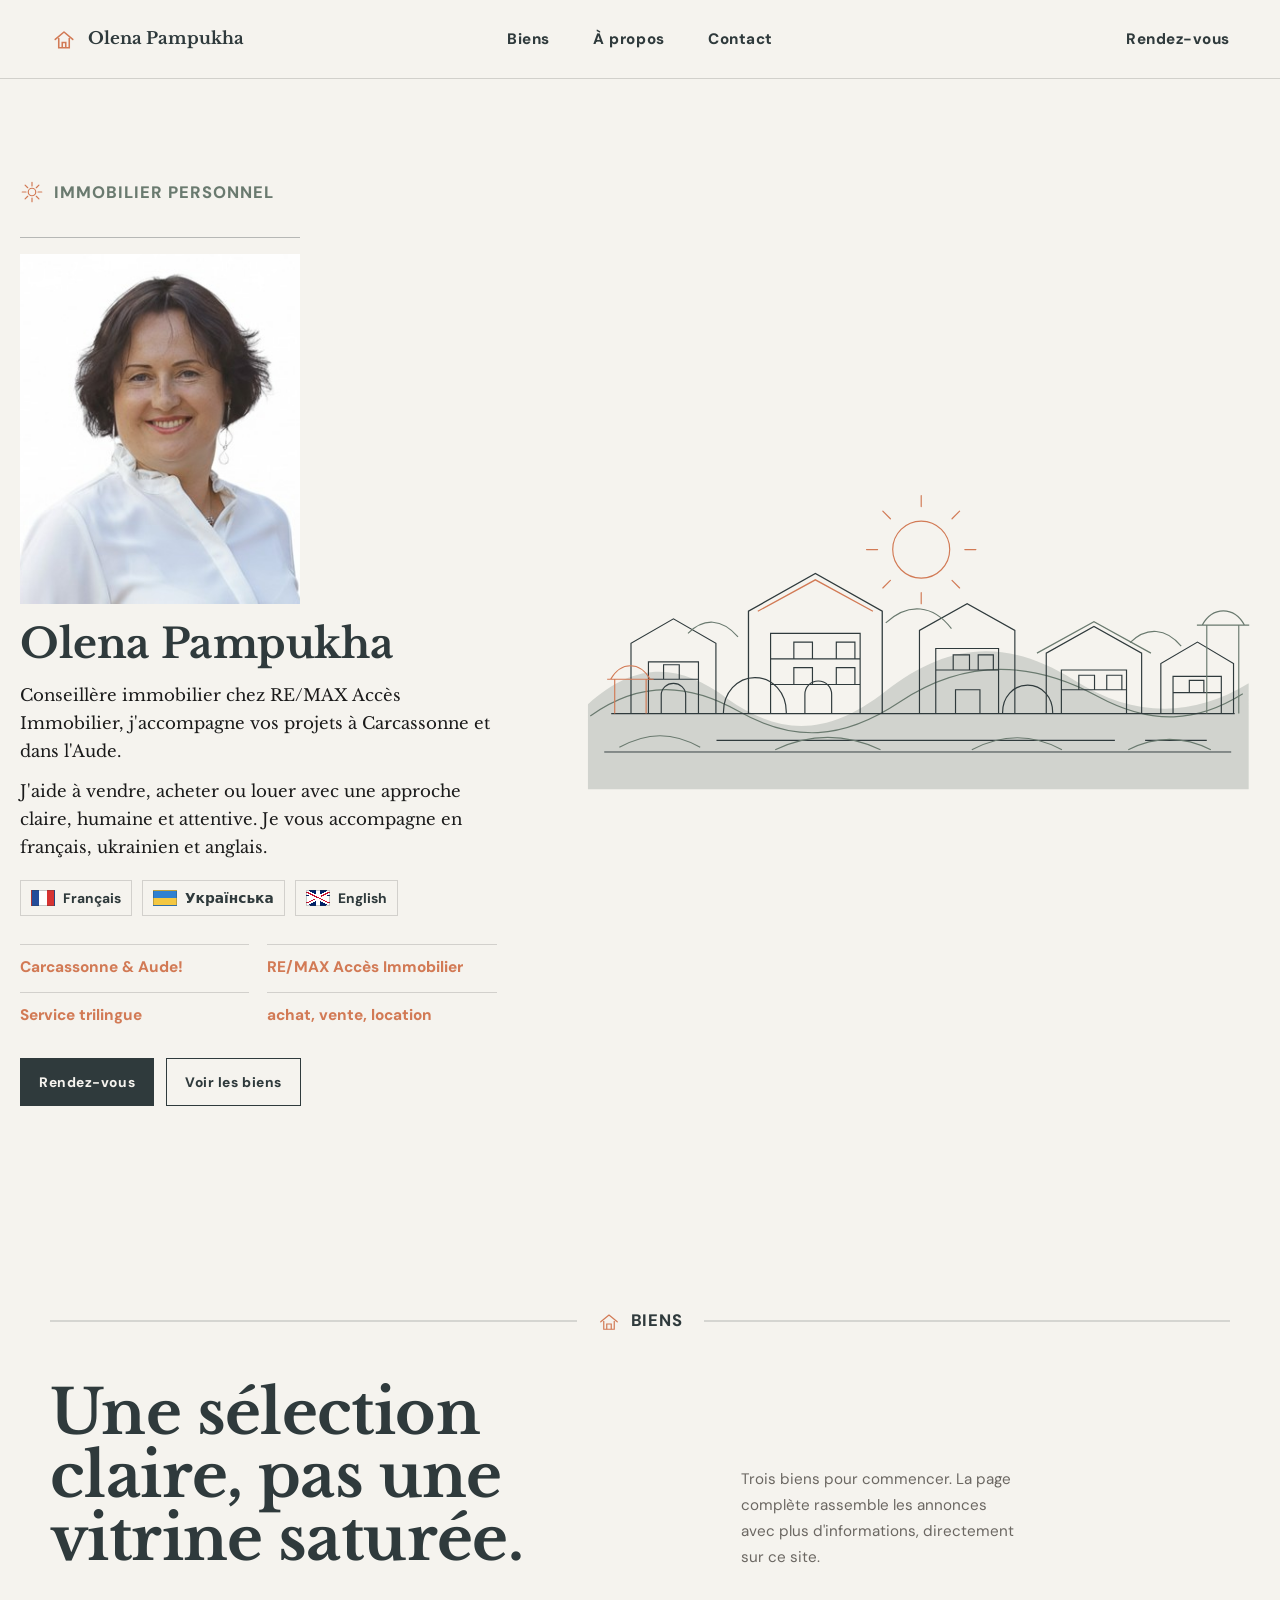
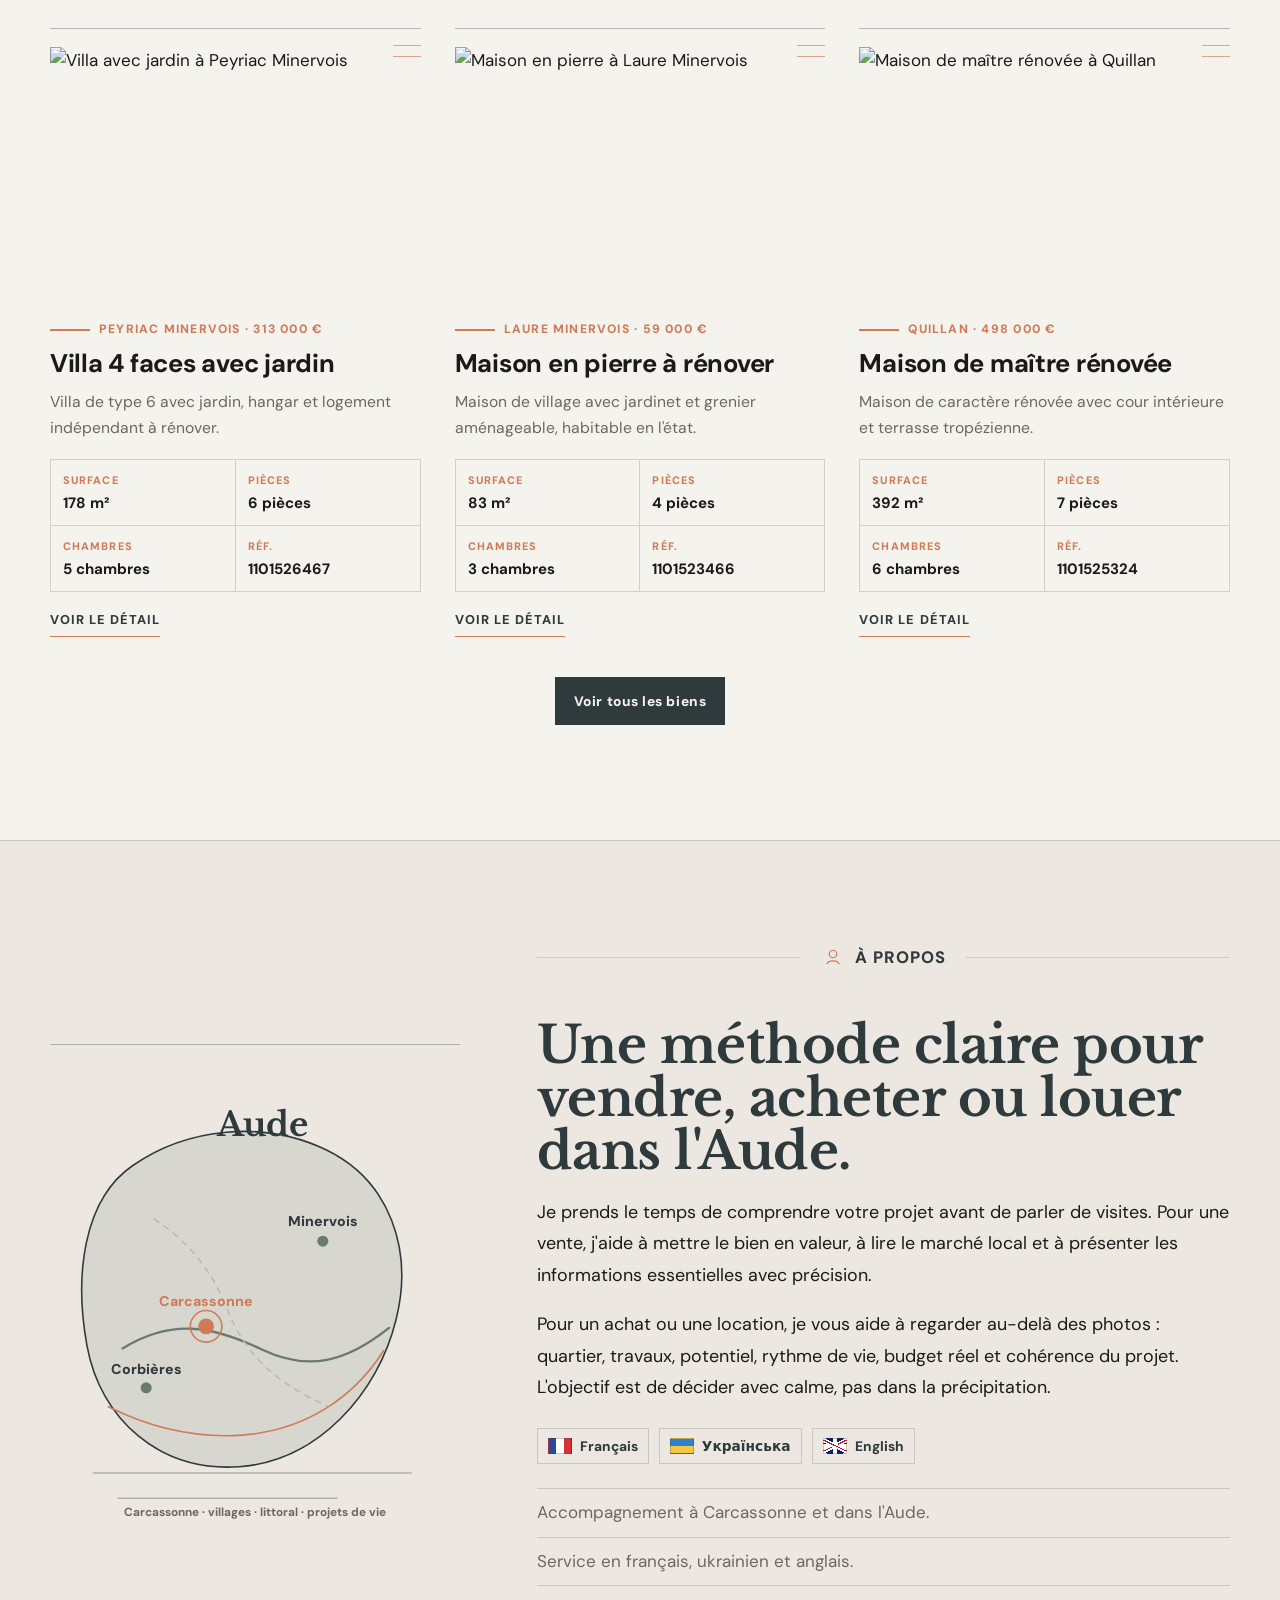
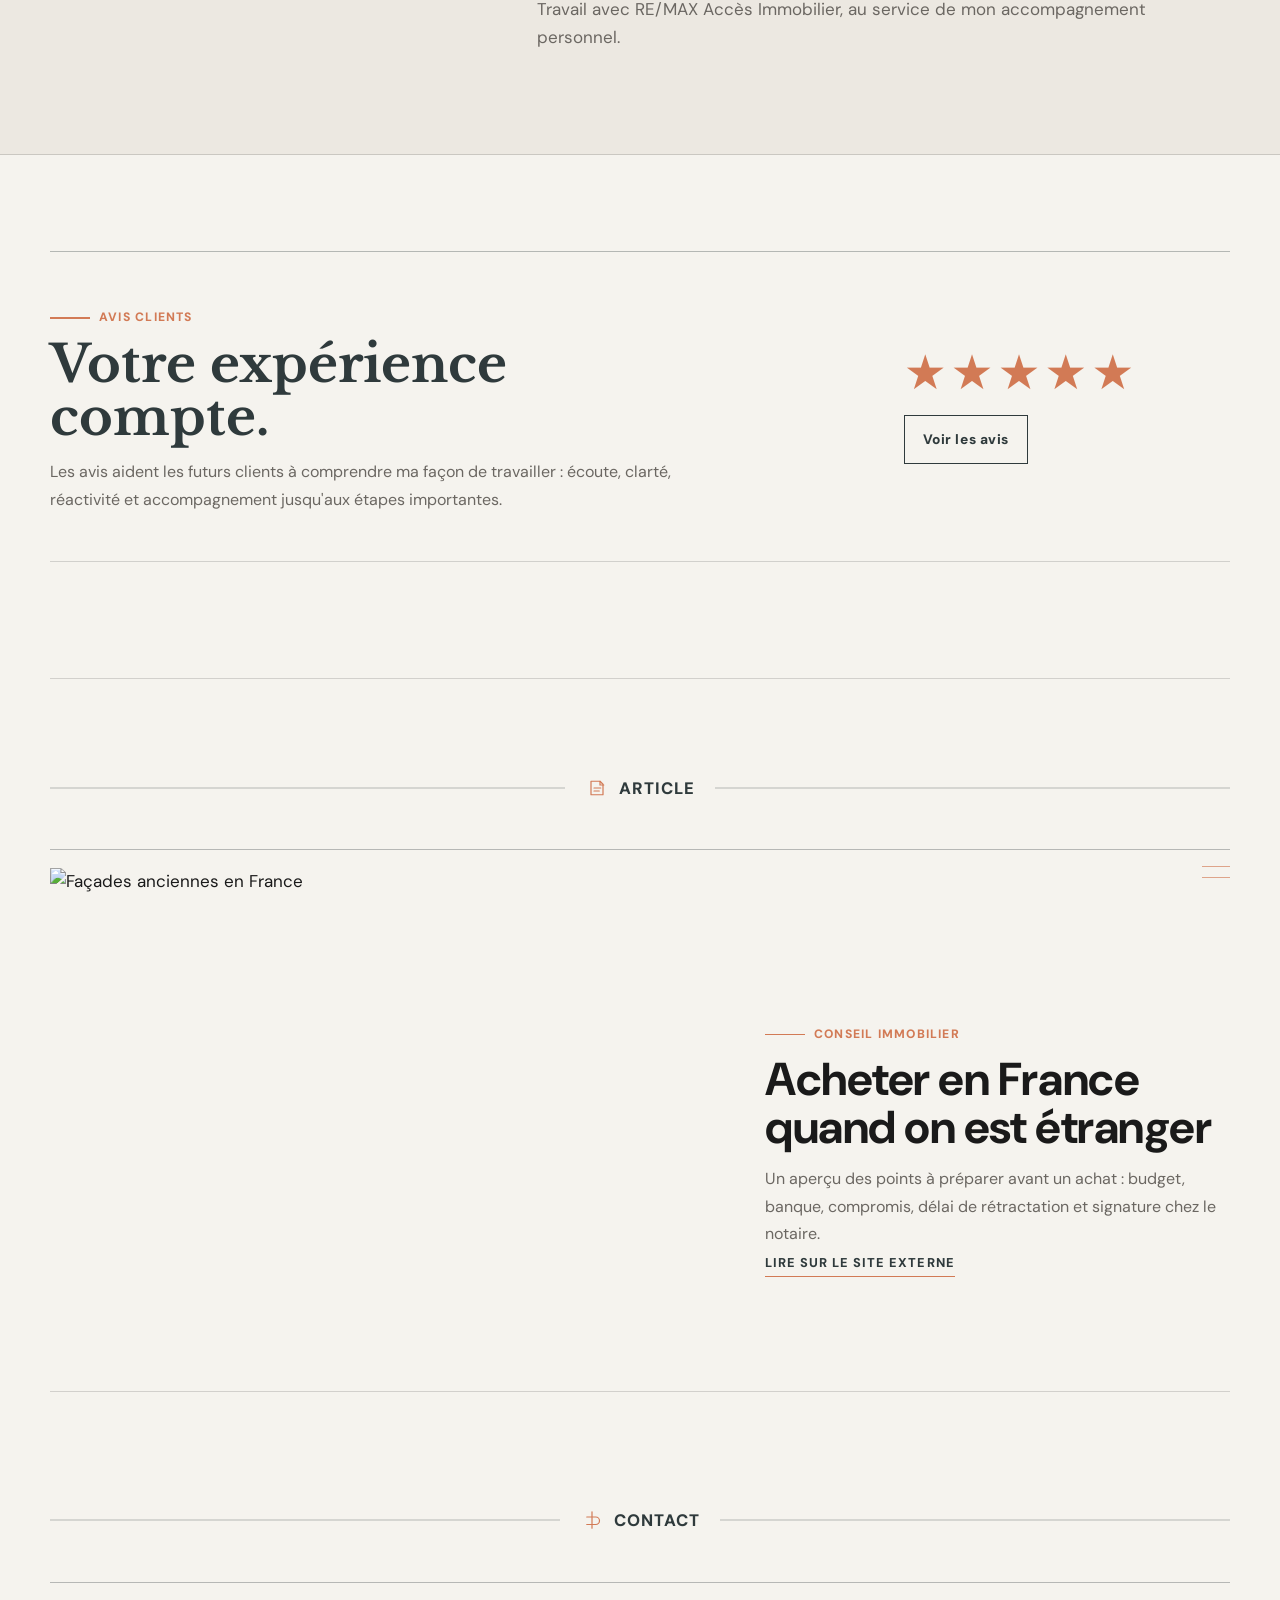
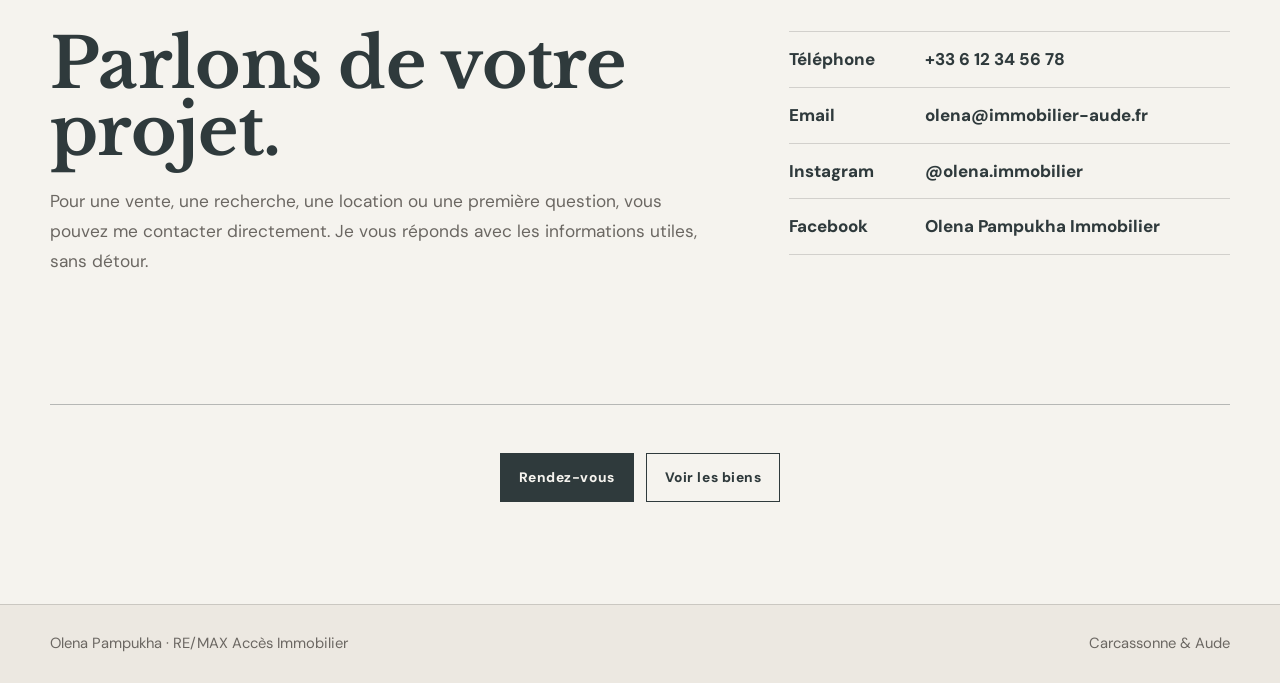
==== commit 8859fc45: "Add files via upload" ====
--- a/index.html
+++ b/index.html
@@ -23,7 +23,6 @@
       <ul class="nav-links">
         <li><a href="biens-dorsia.html">Biens</a></li>
         <li><a href="#apropos">À propos</a></li>
-        <li><a href="blog-dorsia.html">Blog</a></li>
         <li><a href="#contact">Contact</a></li>
       </ul>
       <a class="nav-contact" href="rendez-vous.html">Rendez-vous</a>
@@ -49,10 +48,15 @@
             <p>Conseillère immobilier chez RE/MAX Accès Immobilier, j'accompagne vos projets à Carcassonne et dans l'Aude.</p>
             <p>J'aide à vendre, acheter ou louer avec une approche claire, humaine et attentive. Je vous accompagne en français, ukrainien et anglais.</p>
           </div>
+          <div class="language-strip" aria-label="Langues de service">
+            <span><i class="flag flag-fr" aria-hidden="true"></i> Français</span>
+            <span><i class="flag flag-ua" aria-hidden="true"></i> Українська</span>
+            <span><i class="flag flag-gb" aria-hidden="true"></i> English</span>
+          </div>
           <div class="hero-meta" aria-label="Repères">
             <span><strong>Carcassonne & Aude!</strong></span>
             <span><strong>RE/MAX Accès Immobilier</strong></span>
-            <span><strong>Français, ukrainien, anglais</strong></span>
+            <span><strong>Service trilingue</strong></span>
             <span><strong>achat, vente, location</strong></span>
           </div>
           <div class="actions">
@@ -167,8 +171,24 @@
 
     <section class="about-band" id="apropos">
       <div class="about-inner">
-        <figure class="portrait-wrap">
-          <img src="image ref/626817980_122094251859253701_9125281999160594082_n.jpg" alt="Portrait d'Olena Pampukha"/>
+        <figure class="region-map-wrap" aria-label="Carte stylisée de l'Aude">
+          <svg class="region-map" viewBox="0 0 520 620" fill="none" role="img" aria-labelledby="region-map-title">
+            <title id="region-map-title">Carte stylisée de Carcassonne et de l'Aude</title>
+            <path d="M105 130C174 82 271 72 350 110C431 149 461 237 439 325C416 420 339 505 240 512C139 519 64 452 47 359C31 272 41 174 105 130Z" fill="rgba(106,122,111,.16)" stroke="var(--graphite)" stroke-width="2"/>
+            <path d="M92 362C154 324 205 333 268 363C328 392 376 379 430 336" stroke="var(--sage)" stroke-width="3" stroke-linecap="round"/>
+            <path d="M132 198C178 228 206 265 225 313C247 368 284 405 352 435" stroke="var(--neutral)" stroke-width="2" stroke-linecap="round" stroke-dasharray="7 8"/>
+            <path d="M74 436C126 462 184 476 244 472C323 466 385 425 423 365" stroke="var(--terracotta)" stroke-width="2" stroke-linecap="round"/>
+            <circle cx="198" cy="334" r="10" fill="var(--terracotta)"/>
+            <circle cx="198" cy="334" r="20" stroke="var(--terracotta)" stroke-width="2"/>
+            <circle cx="346" cy="226" r="7" fill="var(--sage)"/>
+            <circle cx="122" cy="412" r="7" fill="var(--sage)"/>
+            <path d="M55 520H458M86 552H364" stroke="var(--line-strong)" stroke-width="2" stroke-linecap="round"/>
+            <text x="198" y="308" text-anchor="middle" class="map-label map-label-main">Carcassonne</text>
+            <text x="346" y="207" text-anchor="middle" class="map-label">Minervois</text>
+            <text x="123" y="395" text-anchor="middle" class="map-label">Corbières</text>
+            <text x="270" y="92" text-anchor="middle" class="map-title">Aude</text>
+            <text x="260" y="575" text-anchor="middle" class="map-caption">Carcassonne · villages · littoral · projets de vie</text>
+          </svg>
         </figure>
         <div class="about-copy">
           <div class="section-marker">
@@ -180,73 +200,70 @@
               À propos
             </span>
           </div>
-          <h2>Une marque personnelle, un réseau professionnel.</h2>
-          <p>
-            Je suis Olena Pampukha. Je développe une présence personnelle pour
-            mieux accompagner mes clients, tout en travaillant avec RE/MAX Accès
-            Immobilier. Mon rôle est simple : trouver, lire, présenter et faire
-            avancer le bon projet.
-          </p>
+          <h2>Une méthode claire pour vendre, acheter ou louer dans l'Aude.</h2>
+          <p>
+            Je prends le temps de comprendre votre projet avant de parler de visites.
+            Pour une vente, j'aide à mettre le bien en valeur, à lire le marché local
+            et à présenter les informations essentielles avec précision.
+          </p>
+          <p>
+            Pour un achat ou une location, je vous aide à regarder au-delà des photos :
+            quartier, travaux, potentiel, rythme de vie, budget réel et cohérence du
+            projet. L'objectif est de décider avec calme, pas dans la précipitation.
+          </p>
+          <div class="language-strip about-languages" aria-label="Langues de service">
+            <span><i class="flag flag-fr" aria-hidden="true"></i> Français</span>
+            <span><i class="flag flag-ua" aria-hidden="true"></i> Українська</span>
+            <span><i class="flag flag-gb" aria-hidden="true"></i> English</span>
+          </div>
           <div class="about-notes">
+            <span>Accompagnement à Carcassonne et dans l'Aude.</span>
             <span>Service en français, ukrainien et anglais.</span>
-            <span>Accompagnement à Carcassonne et dans l'Aude.</span>
-          </div>
-        </div>
-      </div>
-    </section>
-
-    <section class="section" id="blog">
+            <span>Travail avec RE/MAX Accès Immobilier, au service de mon accompagnement personnel.</span>
+          </div>
+        </div>
+      </div>
+    </section>
+
+    <section class="section reviews" id="avis">
+      <div class="reviews-panel">
+        <div>
+          <div class="label">Avis clients</div>
+          <h2>Votre expérience compte.</h2>
+          <p>
+            Les avis aident les futurs clients à comprendre ma façon de travailler :
+            écoute, clarté, réactivité et accompagnement jusqu'aux étapes importantes.
+          </p>
+        </div>
+        <div class="review-score" aria-label="Avis clients">
+          <div class="stars" aria-hidden="true">★★★★★</div>
+          <a class="button" href="https://www.google.com/search?q=Olena+Pampukha+RE%2FMAX+Acc%C3%A8s+Immobilier+avis" target="_blank" rel="noopener">Voir les avis</a>
+        </div>
+      </div>
+    </section>
+
+    <section class="section article-teaser" id="article">
       <div class="section-marker">
         <span>
           <svg viewBox="0 0 32 32" fill="none" aria-hidden="true">
             <path d="M8 7h12l4 4v14H8V7Z" stroke="currentColor" stroke-width="1.6" stroke-linejoin="round"/>
             <path d="M20 7v5h5M12 16h9M12 20h7" stroke="currentColor" stroke-width="1.6" stroke-linecap="round"/>
           </svg>
-          Blog
+          Article
         </span>
       </div>
-      <div class="section-head">
-        <h2 class="section-title">Des repères avant de décider.</h2>
-        <p class="section-note">
-          Des notes courtes sur l'achat, la vente, la visite et la région.
-          Le ton reste accessible, le sujet reste immobilier.
-        </p>
-      </div>
-
-      <div class="blog-layout">
-        <article class="post-large">
-          <img src="https://unsplash.com/photos/hwvUu-4K4dA/download?force=true&w=1100" alt="Façades anciennes en France"/>
-          <div class="label">Conseil</div>
-          <h3 class="post-title">Acheter en France quand on est étranger</h3>
-          <p class="post-text">
-            Budget, compte bancaire, compromis, délai de rétractation et signature
-            chez le notaire : les points à préparer avant de se lancer.
-          </p>
-        </article>
-
-        <div class="post-list">
-          <article class="post-small">
-            <img src="https://commons.wikimedia.org/wiki/Special:FilePath/Aude%20-%20Champ%20de%20tournesols.jpg?width=700" alt="Champ de tournesols dans l'Aude"/>
-            <div>
-              <div class="label">Région</div>
-              <h3 class="post-title">Choisir le rythme</h3>
-              <p class="post-text">Distances, saisons, lumière : les détails qui changent un achat.</p>
-            </div>
-          </article>
-          <article class="post-small">
-            <img src="https://commons.wikimedia.org/wiki/Special:FilePath/Leucate%20Village%20(Aude),%20Etang%20de%20Leucate.jpg?width=700" alt="Étang de Leucate dans l'Aude"/>
-            <div>
-              <div class="label">Visite</div>
-              <h3 class="post-title">Préparer une visite</h3>
-              <p class="post-text">Les questions utiles pour regarder un bien sans se laisser distraire.</p>
-            </div>
-          </article>
-        </div>
-      </div>
-
-      <div class="section-action">
-        <a class="button" href="blog-dorsia.html">Voir tous les articles</a>
-      </div>
+      <a class="external-article" href="https://www.instagram.com/" target="_blank" rel="noopener">
+        <img src="https://unsplash.com/photos/hwvUu-4K4dA/download?force=true&w=1100" alt="Façades anciennes en France"/>
+        <div>
+          <div class="label">Conseil immobilier</div>
+          <h2>Acheter en France quand on est étranger</h2>
+          <p>
+            Un aperçu des points à préparer avant un achat : budget, banque, compromis,
+            délai de rétractation et signature chez le notaire.
+          </p>
+          <span class="detail-link">Lire sur le site externe</span>
+        </div>
+      </a>
     </section>
 
     <section class="section contact" id="contact">
--- a/dorsia-shared.css
+++ b/dorsia-shared.css
@@ -261,6 +261,55 @@
   font-weight: 800;
 }
 
+.language-strip {
+  display: flex;
+  flex-wrap: wrap;
+  gap: 10px;
+  margin-top: 18px;
+}
+
+.language-strip span {
+  display: inline-flex;
+  align-items: center;
+  gap: 8px;
+  min-height: 32px;
+  padding: 6px 10px;
+  border: 1px solid var(--line);
+  color: var(--graphite);
+  font-size: .86rem;
+  font-weight: 800;
+}
+
+.flag {
+  position: relative;
+  display: inline-block;
+  width: 24px;
+  height: 16px;
+  flex: 0 0 auto;
+  border: 1px solid rgba(47, 58, 60, .28);
+  overflow: hidden;
+  background: var(--paper);
+}
+
+.flag-fr {
+  background: linear-gradient(90deg, #244C9A 0 33.33%, #FFFFFF 33.33% 66.66%, #D73333 66.66%);
+}
+
+.flag-ua {
+  background: linear-gradient(#2F80D0 0 50%, #F3C742 50%);
+}
+
+.flag-gb {
+  background:
+    linear-gradient(26deg, transparent 0 42%, #FFFFFF 42% 49%, #C8102E 49% 54%, #FFFFFF 54% 61%, transparent 61%),
+    linear-gradient(-26deg, transparent 0 42%, #FFFFFF 42% 49%, #C8102E 49% 54%, #FFFFFF 54% 61%, transparent 61%),
+    linear-gradient(90deg, transparent 0 42%, #FFFFFF 42% 58%, transparent 58%),
+    linear-gradient(transparent 0 36%, #FFFFFF 36% 64%, transparent 64%),
+    linear-gradient(90deg, transparent 0 45%, #C8102E 45% 55%, transparent 55%),
+    linear-gradient(transparent 0 42%, #C8102E 42% 58%, transparent 58%),
+    #012169;
+}
+
 .actions {
   display: flex;
   flex-wrap: wrap;
@@ -556,7 +605,7 @@
   margin: 0 auto;
   padding: clamp(62px, 8vw, 104px) 0;
   display: grid;
-  grid-template-columns: minmax(220px, 320px) minmax(0, 1fr);
+  grid-template-columns: minmax(260px, 410px) minmax(0, 1fr);
   gap: clamp(28px, 6vw, 82px);
   align-items: center;
 }
@@ -570,6 +619,42 @@
   width: 100%;
   aspect-ratio: 4 / 5;
   object-fit: cover;
+}
+
+.region-map-wrap {
+  border-top: 1px solid var(--line-strong);
+  padding-top: 18px;
+}
+
+.region-map {
+  width: 100%;
+  height: auto;
+  display: block;
+}
+
+.map-title {
+  fill: var(--graphite);
+  font-family: var(--serif);
+  font-size: 42px;
+  font-weight: 700;
+}
+
+.map-label {
+  fill: var(--graphite);
+  font-family: var(--sans);
+  font-size: 18px;
+  font-weight: 800;
+}
+
+.map-label-main {
+  fill: var(--terracotta);
+}
+
+.map-caption {
+  fill: var(--muted);
+  font-family: var(--sans);
+  font-size: 15px;
+  font-weight: 700;
 }
 
 .about-copy {
@@ -604,6 +689,54 @@
   padding-top: 10px;
 }
 
+.about-languages {
+  margin-top: 24px;
+}
+
+.reviews {
+  padding-top: clamp(64px, 8vw, 96px);
+}
+
+.reviews-panel {
+  display: grid;
+  grid-template-columns: minmax(0, 1fr) minmax(260px, .42fr);
+  gap: clamp(28px, 6vw, 80px);
+  align-items: center;
+  border-top: 1px solid var(--line-strong);
+  border-bottom: 1px solid var(--line);
+  padding: clamp(28px, 5vw, 48px) 0;
+}
+
+.reviews-panel h2 {
+  max-width: 12ch;
+  margin-top: 10px;
+  color: var(--graphite);
+  font-family: var(--serif);
+  font-size: clamp(2rem, 4vw, 4rem);
+  line-height: 1.04;
+}
+
+.reviews-panel p {
+  max-width: 43rem;
+  margin-top: 14px;
+  color: var(--muted);
+  font-size: 1rem;
+  line-height: 1.72;
+}
+
+.review-score {
+  display: grid;
+  justify-items: start;
+  gap: 18px;
+}
+
+.stars {
+  color: var(--terracotta);
+  font-size: clamp(1.7rem, 4vw, 3rem);
+  letter-spacing: .08em;
+  line-height: 1;
+}
+
 .blog-layout {
   display: grid;
   grid-template-columns: minmax(0, 1.15fr) minmax(260px, .85fr);
@@ -645,6 +778,53 @@
 .post-small .post-title {
   font-size: clamp(1.08rem, 1.6vw, 1.35rem);
   line-height: 1.18;
+}
+
+.article-teaser {
+  padding-top: clamp(64px, 8vw, 96px);
+}
+
+.external-article {
+  position: relative;
+  display: grid;
+  grid-template-columns: minmax(0, 1.05fr) minmax(280px, .75fr);
+  gap: clamp(24px, 5vw, 64px);
+  align-items: end;
+  border-top: 1px solid var(--line-strong);
+  padding-top: 18px;
+}
+
+.external-article::after {
+  content: "";
+  position: absolute;
+  top: 16px;
+  right: 0;
+  width: 28px;
+  height: 12px;
+  border-top: 1px solid var(--terracotta);
+  border-bottom: 1px solid var(--terracotta);
+  opacity: .65;
+}
+
+.external-article img {
+  width: 100%;
+  aspect-ratio: 16 / 10;
+  object-fit: cover;
+}
+
+.external-article h2 {
+  margin-top: 10px;
+  color: var(--ink);
+  font-size: clamp(1.8rem, 3.6vw, 3.6rem);
+  line-height: 1.05;
+  letter-spacing: -0.01em;
+}
+
+.external-article p {
+  margin-top: 14px;
+  color: var(--muted);
+  font-size: 1rem;
+  line-height: 1.72;
 }
 
 .contact {
@@ -989,6 +1169,8 @@
   .contact-panel,
   .page-hero,
   .post-page-card,
+  .reviews-panel,
+  .external-article,
   .appointment-layout {
     grid-template-columns: 1fr;
   }
@@ -1109,21 +1291,24 @@
   .home-card,
   .catalog-card,
   .post-large,
-  .post-small {
+  .post-small,
+  .external-article {
     padding-top: 16px;
   }
 
   .home-card::after,
   .catalog-card::after,
   .post-large::after,
-  .post-small::after {
+  .post-small::after,
+  .external-article::after {
     width: 24px;
   }
 
   .home-card img,
   .catalog-card img,
   .post-large img,
-  .post-page-card img {
+  .post-page-card img,
+  .external-article img {
     aspect-ratio: 4 / 3;
   }
 
@@ -1219,6 +1404,23 @@
   .post-small { grid-template-columns: 1fr; }
   .post-small img { aspect-ratio: 16 / 10; }
 
+  .language-strip {
+    gap: 8px;
+  }
+
+  .language-strip span {
+    width: 100%;
+    justify-content: flex-start;
+  }
+
+  .review-score {
+    justify-items: stretch;
+  }
+
+  .stars {
+    font-size: 1.7rem;
+  }
+
   .contact-panel {
     gap: 24px;
   }
